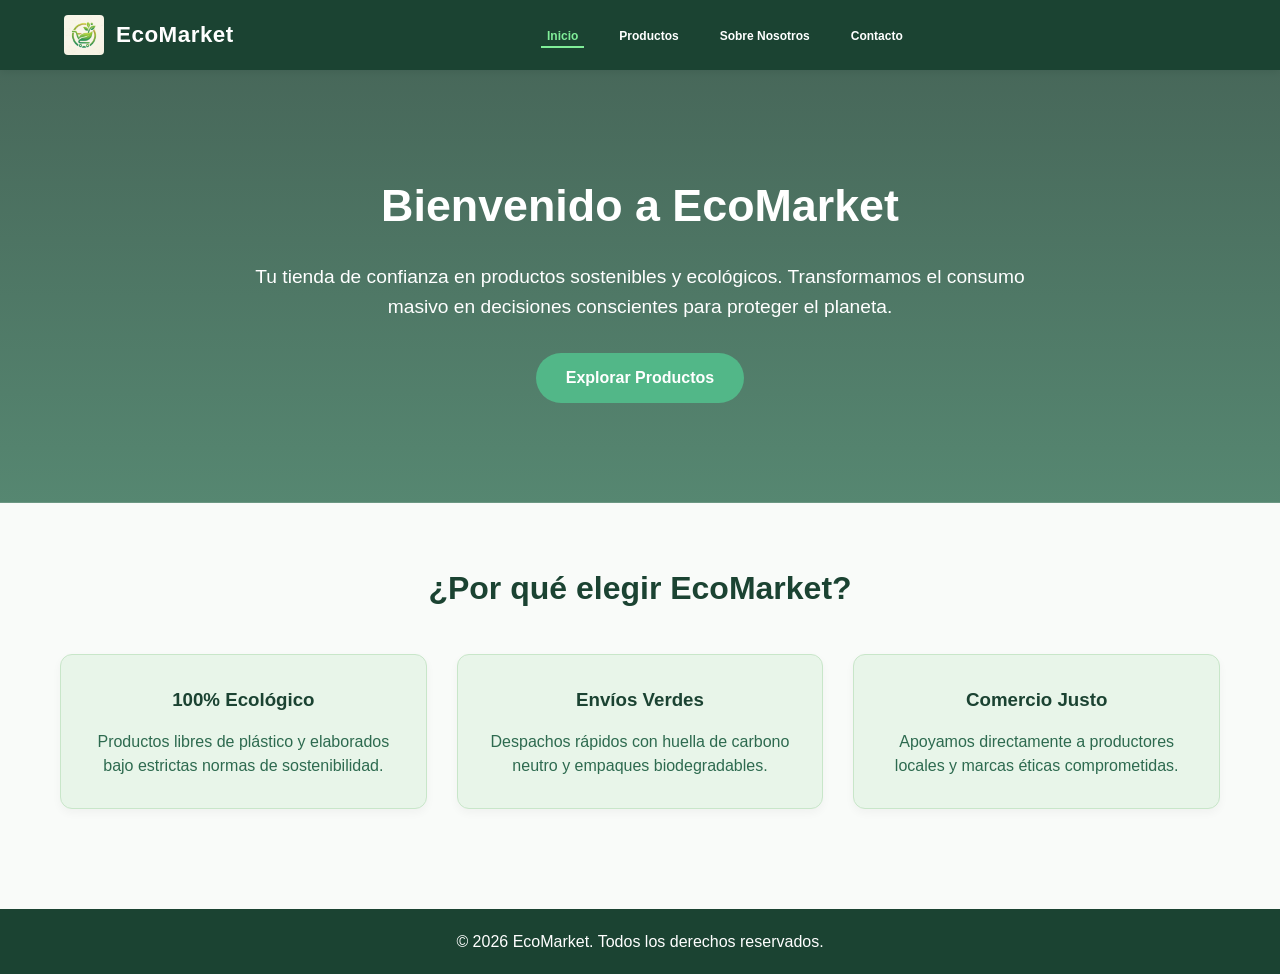
==== index.html @ b5531d2e "feat: agrega solucion del examen de css" ====
<!DOCTYPE html>
<html lang="es">
<head>
    <meta charset="UTF-8">
    <meta name="viewport" content="width=device-width, initial-scale=1.0">
    <title>EcoMarket - Inicio</title>
    <link rel="stylesheet" href="css/main.css">
</head>
<body>
    <!-- Encabezado con la barra de navegación verde -->
    <header class="site-header">
        <div class="container header-container">
           <a href="index.html" class="logo-container">
            <img src="img/logo.jpg" alt="EcoMarket Logo">
            <span class="logo-text">EcoMarket</span>
        </a>
            <nav class="main-nav">
                <ul>
                    <li><a href="index.html" class="active">Inicio</a></li>
                    <li><a href="views/productos.html">Productos</a></li>
                    <li><a href="views/sobre-nosotros.html">Sobre Nosotros</a></li>
                    <li><a href="views/contacto.html">Contacto</a></li>
                </ul>
            </nav>
        </div>
    </header>

    <!-- Sección Hero / Bienvenida Principal -->
    <main>
        <section class="hero-section">
            <div class="hero-content">
                <h1>Bienvenido a EcoMarket</h1>
                <p>Tu tienda de confianza en productos sostenibles y ecológicos. Transformamos el consumo masivo en decisiones conscientes para proteger el planeta.</p>
                <a href="views/productos.html" class="btn-principal">Explorar Productos</a>
            </div>
        </section>

        <!-- Sección de Características / Beneficios -->
        <section class="features-section">
            <h2>¿Por qué elegir EcoMarket?</h2>
            <div class="features-grid">
                <div class="feature-card">
                    <h3>100% Ecológico</h3>
                    <p>Productos libres de plástico y elaborados bajo estrictas normas de sostenibilidad.</p>
                </div>
                <div class="feature-card">
                    <h3>Envíos Verdes</h3>
                    <p>Despachos rápidos con huella de carbono neutro y empaques biodegradables.</p>
                </div>
                <div class="feature-card">
                    <h3>Comercio Justo</h3>
                    <p>Apoyamos directamente a productores locales y marcas éticas comprometidas.</p>
                </div>
            </div>
        </section>
    </main>

    <!-- Pie de página -->
    <footer class="site-footer">
        <p>&copy; 2026 EcoMarket. Todos los derechos reservados.</p>
    </footer>
</body>
</html>
---- css/main.css ----
/* Importación de archivos base 
@import url('layout.css');
@import url('components.css');
@import url('animations.css'); */

/* Reset global */
* {
    margin: 0;
    padding: 0;
    box-sizing: border-box;
}

body {
    font-family: Arial, sans-serif;
    line-height: 1.6;
    background-color: #f4fbf7; /* Fondo general suave y fresco */
}

/* Grilla estricta de 2 en 2 productos (Tarjetas más grandecitas) */
/* Contenedor principal que organiza las tarjetas en una cuadrícula estricta */
.product-grid-20 {
    display: grid;
    grid-template-columns: repeat(2, 1fr);
    gap: 2.5rem; /* Espacio amplio entre tarjetas */
    padding: 2rem;
    max-width: 1000px;
    margin: 0 auto;
}

/* Estilo para las tarjetas de producto */
.product-card {
    background-color: #e8f8f0; /* Tono verde claro ecológico */
    border: 1px solid #b7ebd0; /* Borde sutil armónico */
    border-radius: 16px;      /* Esquinas redondeadas */
    padding: 2rem;             /* Espacio interno amplio */
    text-align: center;
    position: relative;
    transition: transform 0.3s ease, box-shadow 0.3s ease;
}

/* Efecto de elevación al pasar el mouse por encima */
.product-card:hover {
    transform: translateY(-8px);
    box-shadow: 0 12px 24px rgba(46, 204, 113, 0.25);
}


.product-card img {
    width: 100%;
    height: 240px;         
    object-fit: cover;    
    border-radius: 12px;   
    margin-bottom: 1.2rem;
}

/* Textos dentro de la tarjeta */
.product-card h3 {
    font-size: 1.25rem;
    color: #2c3e50;
    margin-bottom: 0.5rem;
}

.product-card .price {
    font-size: 1.2rem;
    font-weight: bold;
    color: #27ae60;
}

.product-card img {
    width: 100%;          
    height: 380px;        
    object-fit: cover;    
    border-radius: 8px;   
    margin-bottom: 1rem;   
}



.products-section {
    position: relative;
    width: 100%;
    min-height: 100vh;
    padding: 3rem 1rem;
    overflow: hidden;
}


.bg-video {
    position: absolute;
    top: 50%;
    left: 50%;
    transform: translate(-50%, -50%);
    min-width: 100%;
    min-height: 100%;
    width: auto;
    height: auto;
    object-fit: cover;
    z-index: 1;
}

.video-overlay {
    position: absolute;
    top: 0;
    left: 0;
    width: 100%;
    height: 100%;
    background: rgba(18, 38, 28, 0.55); /* Tono verde oscuro semitransparente */
    z-index: 2;
}

/* Contenedor del contenido (grilla y paginación) que flota sobre el video */
.products-content {
    position: relative;
    z-index: 3;
    max-width: 1000px;
    margin: 0 auto;
}

.titulo-catalogo {
    color: #ffffff;
    text-transform: uppercase;
    font-weight: bold;
}


/* Estilos generales de la página de inicio */
body {
    font-family: 'Segoe UI', Tahoma, Geneva, Verdana, sans-serif;
    margin: 0;
    padding: 0;
    background-color: #f9fbf9;
    color: #2d6a4f;
}

/* Barra de navegación */
.site-header {
    background-color: #1b4332;
    padding: 15px 0;
    box-shadow: 0 2px 8px rgba(0, 0, 0, 0.15);
}

.container {
    width: 90%;
    max-width: 1200px;
    margin: 0 auto;
}

.header-container {
    display: flex;
    justify-content: space-between;
    align-items: center;
}

.logo {
    color: #ffffff;
    font-size: 1.5rem;
    font-weight: bold;
    text-decoration: none;
}

.main-nav ul {
    list-style: none;
    display: flex;
    gap: 25px;
    margin: 0;
    padding: 0;
}

.main-nav a {
    color: #ffffff;
    text-decoration: none;
    font-weight: 600;
    transition: color 0.3s ease;
}

.main-nav a:hover,
.main-nav a.active {
    color: #80ed99;
    border-bottom: 2px solid #80ed99;
    padding-bottom: 3px;
}

/* Sección Hero (Bienvenida) */
.hero-section {
    background: linear-gradient(rgba(27, 67, 50, 0.8), rgba(45, 106, 79, 0.8)), url('https://images.unsplash.com/photo-1542601906990-b4d3fb778b09?auto=format&fit=crop&w=1200&q=80');
    background-size: cover;
    background-position: center;
    color: #ffffff;
    text-align: center;
    padding: 100px 20px;
}

.hero-content {
    max-width: 800px;
    margin: 0 auto;
}

.hero-section h1 {
    font-size: 2.8rem;
    margin-bottom: 20px;
}

.hero-section p {
    font-size: 1.2rem;
    margin-bottom: 30px;
    line-height: 1.6;
}

/* Botón principal */
.btn-principal {
    display: inline-block;
    background-color: #52b788;
    color: #ffffff;
    padding: 12px 30px;
    border-radius: 25px;
    text-decoration: none;
    font-weight: bold;
    transition: background-color 0.3s ease, transform 0.2s ease;
}

.btn-principal:hover {
    background-color: #40916c;
    transform: translateY(-2px);
}

/* Sección de Características */
.features-section {
    padding: 60px 20px;
    max-width: 1200px;
    margin: 0 auto;
    text-align: center;
}

.features-section h2 {
    color: #1b4332;
    font-size: 2rem;
    margin-bottom: 40px;
}

.features-grid {
    display: grid;
    grid-template-columns: repeat(auto-fit, minmax(280px, 1fr));
    gap: 30px;
}

.feature-card {
    background-color: #e8f5e9;
    border: 1px solid #c8e6c9;
    padding: 30px;
    border-radius: 12px;
    box-shadow: 0 4px 10px rgba(0, 0, 0, 0.04);
}

.feature-card h3 {
    color: #1b4332;
    margin-bottom: 15px;
}

.feature-card p {
    color: #2d6a4f;
    line-height: 1.5;
}

/* Pie de página */
.site-footer {
    background-color: #1b4332;
    color: #ffffff;
    text-align: center;
    padding: 20px 0;
    margin-top: 40px;
}



.header-container {
    display: flex;
    justify-content: space-between;
    align-items: center;
    width: 90%;
    max-width: 1200px;
    margin: 0 auto;
}

/* Contenedor del logo y el texto alineados horizontalmente */
.logo-container {
    display: flex;
    align-items: center;
    gap: 12px;
    text-decoration: none;
}

.logo-container img {
    height: 40px;
    width: auto;
    border-radius: 4px;
}

.logo-text {
    color: #ffffff;
    font-size: 1.4rem;
    font-weight: bold;
    letter-spacing: 0.5px;
}

/* Menú de navegación */
.main-nav ul {
    list-style: none;
    display: flex;
    gap: 25px;
    margin: 0;
    padding: 0;
}

.main-nav a {
    color: #ffffff;
    text-decoration: none;
    font-weight: 600;
    transition: color 0.3s ease;
}

.main-nav a:hover,
.main-nav a.active {
    color: #80ed99;
    border-bottom: 2px solid #80ed99;
    padding-bottom: 3px;
}



.products-layout {
    display: grid;
    grid-template-columns: 290px minmax(0, 1fr);
    align-items: start;
    gap: 28px;
    width: 100%;
    max-width: 1500px;
    margin: 0 auto;
    padding: 30px 24px;
    box-sizing: border-box;
}

/* Filtros a la izquierda */
.products-layout > .filters-sidebar {
    width: 100%;
    max-width: none;
    min-width: 0;
    margin: 0;
    box-sizing: border-box;
}

/* Catálogo a la derecha */
.products-layout > .catalog-content {
    width: 100%;
    min-width: 0;
    margin: 0;
}

/* Fondo del catálogo y video */
.products-layout .products-section {
    position: relative;
    isolation: isolate;
    width: 100%;
    min-width: 0;
    min-height: 100vh;
    padding: 24px;
    overflow: hidden;
    box-sizing: border-box;
}

/* Video detrás del contenido */
.products-layout .bg-video {
    position: absolute;
    inset: 0;
    width: 100%;
    height: 100%;
    min-width: 0;
    min-height: 0;
    object-fit: cover;
    transform: none;
    z-index: -2;
}

/* Capa de contraste */
.products-layout .video-overlay {
    position: absolute;
    inset: 0;
    z-index: -1;
    background: rgba(18, 38, 28, 0.55);
    pointer-events: none;
}

/* Contenido del catálogo */
.products-layout .products-content {
    position: relative;
    z-index: 1;
    width: 100%;
    max-width: none;
    min-width: 0;
    margin: 0;
}

/* Título */
.products-layout .titulo-catalogo {
    color: #ffffff;
    margin-top: 0;
    margin-bottom: 24px;
}

/* Tarjetas: usa la clase que ya tiene tu HTML */
.products-layout .product-grid-20 {
    display: grid;
    grid-template-columns: repeat(3, minmax(0, 1fr));
    gap: 18px;
}

/* Imágenes de los productos */
.products-layout .product-card img {
    width: 100%;
    height: 180px;
    object-fit: contain;
}

/* Adaptación para tabletas */
@media (max-width: 1050px) {
    .products-layout {
        grid-template-columns: 250px minmax(0, 1fr);
        gap: 20px;
        padding: 24px 16px;
    }

    .products-layout .product-grid-20 {
        grid-template-columns: repeat(2, minmax(0, 1fr));
    }
}

/* Adaptación para móviles */
@media (max-width: 700px) {
    .products-layout {
        grid-template-columns: 1fr;
        padding: 18px 12px;
    }

    .products-layout .products-section {
        min-height: auto;
        padding: 18px 12px;
    }

    .products-layout .product-grid-20 {
        grid-template-columns: repeat(2, minmax(0, 1fr));
        gap: 12px;
    }
}

/* --- Estilos del Footer Principal --- */
.main-footer {
    background-color: #112d20; /* Verde oscuro acorde a tu tema */
    color: #ffffff;            /* Texto blanco centrado */
    text-align: center;
    padding: 20px 0;
    width: 100%;
    margin-top: auto;          /* Asegura que quede siempre abajo */
}

.main-footer p {
    margin: 0;
    font-size: 14px;
    letter-spacing: 0.5px;
}


/* --- Estilos del Subcabecera / Banner Sobre Nosotros --- */
.banner-sobre-nosotros {
    position: relative;
    width: 100%;
    height: 350px;
    overflow: hidden;
    display: flex;
    align-items: center;
    justify-content: center;
    text-align: center;
}

.banner-sobre-nosotros .imagen-fondo {
    position: absolute;
    top: 0;
    left: 0;
    width: 100%;
    height: 100%;
    object-fit: cover;
    z-index: 1;
    filter: brightness(0.65); /* Oscurece la imagen para que el texto resalte correctamente */
}

.texto-sobre-imagen {
    position: relative;
    z-index: 2;
    color: #ffffff;
    padding: 0 20px;
}

.texto-sobre-imagen h1 {
    font-size: 42px;
    font-weight: 700;
    color: #4ade80; /* Tono verde brillante acorde a tu diseño */
    margin-bottom: 10px;
    text-shadow: 2px 2px 6px rgba(0, 0, 0, 0.8); /* Sombra para legibilidad */
}

.texto-sobre-imagen p {
    font-size: 18px;
    font-weight: 400;
    color: #ffffff;
    text-shadow: 1px 1px 4px rgba(0, 0, 0, 0.8);
}

header nav, header ul, .menu, .nav-container {
    display: flex;
    flex-wrap: wrap; /* Permite que los enlaces bajen si no caben en una sola línea */
    justify-content: center; /* Los centra dentro del cuadro verde */
    align-items: center;
    width: 100%; /* Ocupa todo el ancho disponible */
    max-width: 100%;
    margin: 0;
    padding: 5px 0;
    box-sizing: border-box;
}

header {
    width: 100%;
    max-width: 100%;
    display: flex;
    flex-direction: column; /* Pone el logo arriba y el menú abajo ordenados */
    align-items: center;
    box-sizing: border-box;
    overflow: hidden; /* Esto oculta cualquier elemento que intente salirse */
}

header nav a, header ul li a {
    font-size: 12px; /* Reduce ligeramente el tamaño para que queden cómodos */
    padding: 4px 6px; /* Reduce el relleno interno */
    margin: 2px; /* Espacio pequeño entre ellos */
}
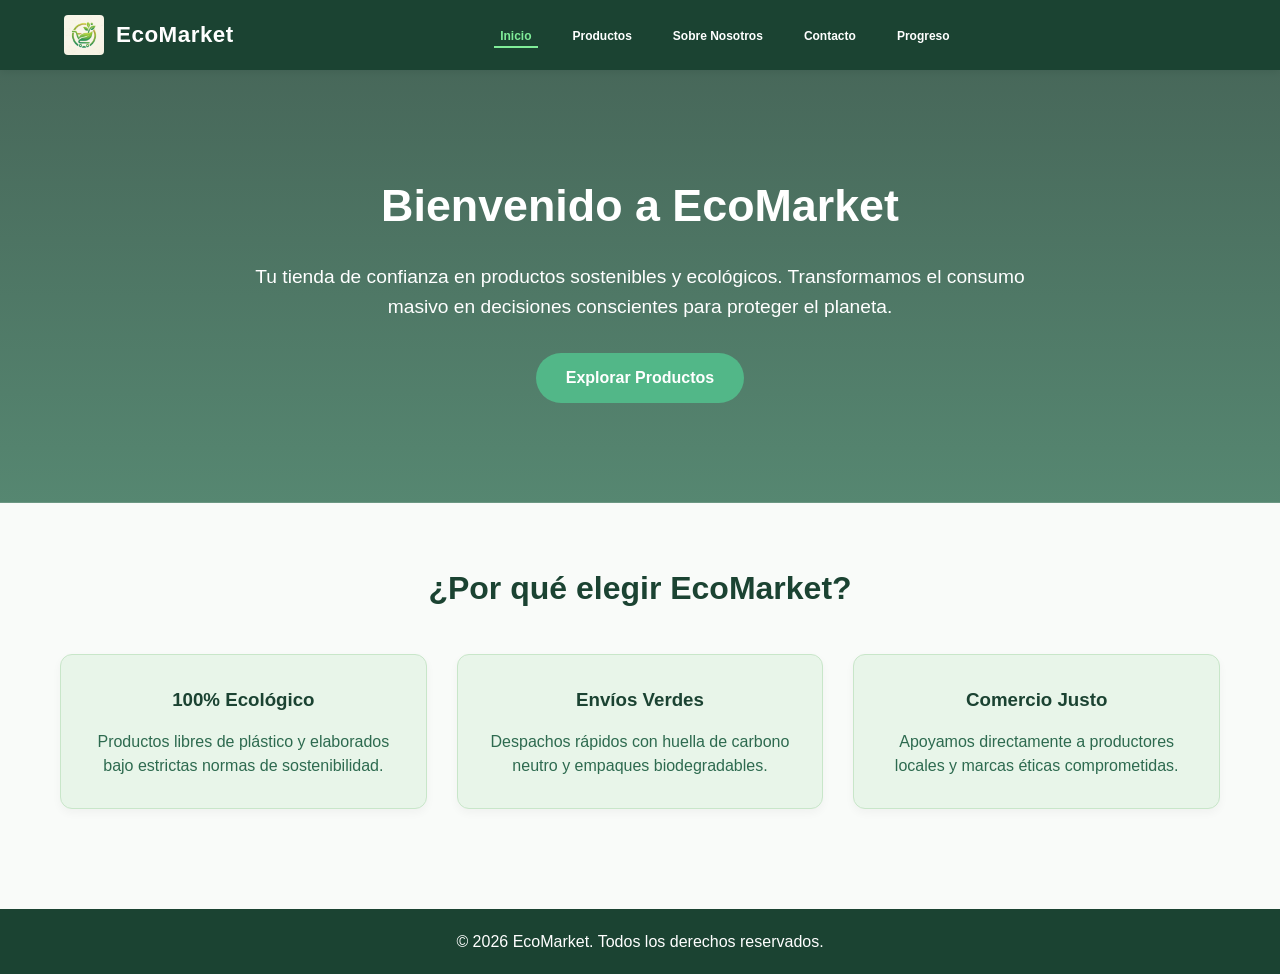
==== commit e8fef718: "feat : se agrego proceso en la pagina principal" ====
--- a/index.html
+++ b/index.html
@@ -20,6 +20,8 @@
                     <li><a href="views/productos.html">Productos</a></li>
                     <li><a href="views/sobre-nosotros.html">Sobre Nosotros</a></li>
                     <li><a href="views/contacto.html">Contacto</a></li>
+                    <li><a href="views/progreso.html">Progreso</a></li>
+                    
                 </ul>
             </nav>
         </div>
--- a/css/main.css
+++ b/css/main.css
@@ -541,4 +541,5 @@
     font-size: 12px; /* Reduce ligeramente el tamaño para que queden cómodos */
     padding: 4px 6px; /* Reduce el relleno interno */
     margin: 2px; /* Espacio pequeño entre ellos */
-}+}
+
